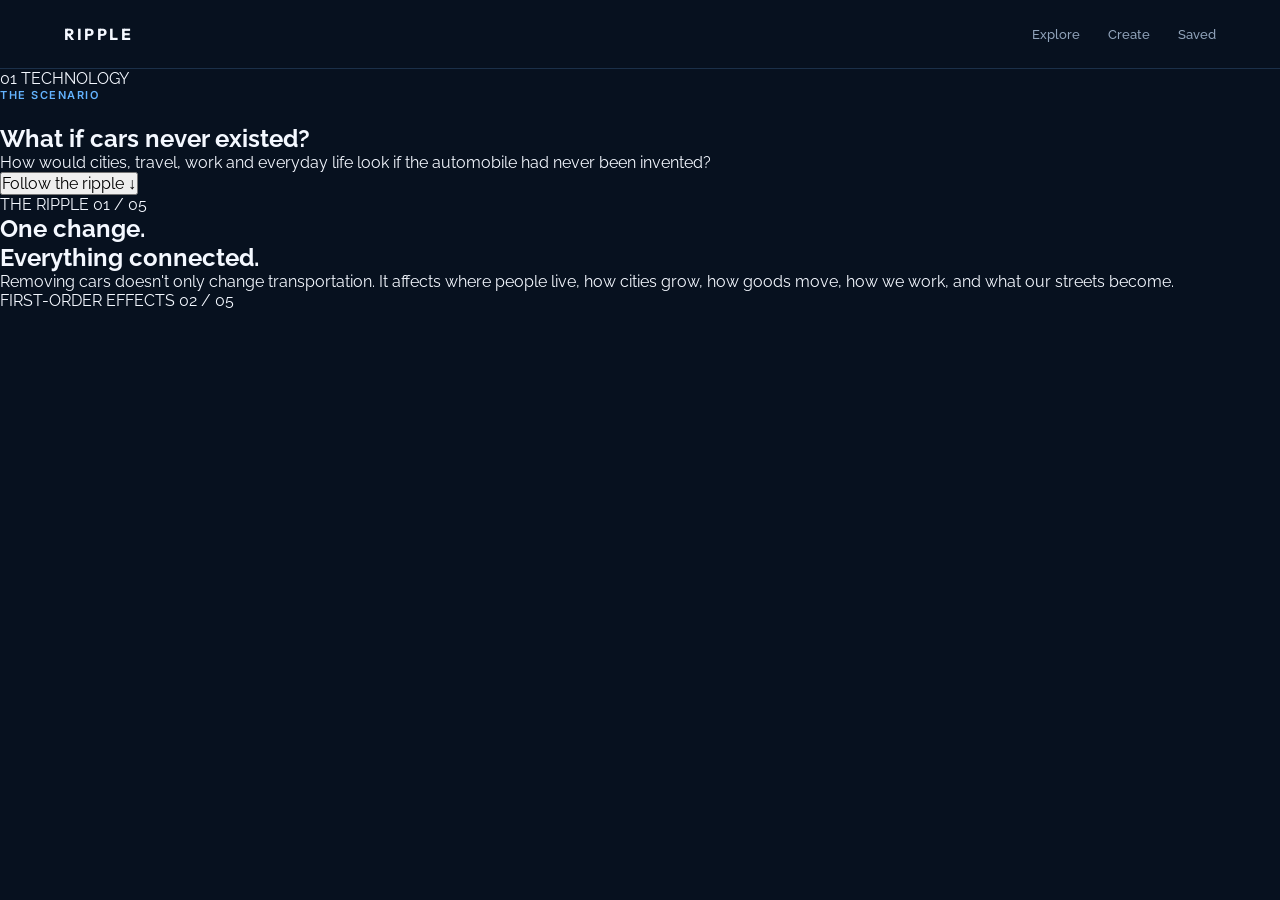
==== scenario.html @ 7dd1a459 "Halfway done with the scenarios page" ====
<!DOCTYPE html>
<html lang="en">
<head>
    <meta charset="UTF-8">
    <meta name="viewport" content="width=device-width, initial-scale=1.0">
    <title>Scenario | Ripple</title>
    <link rel="stylesheet" href="css/style.css">
    <link rel="stylesheet" href="css/scenario.css">
</head>
<body>
    <nav class="navbar">
        <a href="index.html" class="logo">RIPPLE</a>

        <div class="nav-links">
            <a href="explore.html">Explore</a>
            <a href="create.html">Create</a>
            <a href="saved.html">Saved</a>
        </div>
    </nav>

    <main class="scenario-page">
        <section class="scenario-hero">
            <div class="scenario-meta">
                <span id="scenarioNumber">01</span>
                <span id="scenarioCategory">TECHNOLOGY</span>
            </div>

            <p class="eyebrow">THE SCENARIO</p>

            <h1 id="scenarioTitle">What if cars never existed?</h1>

            <p class="scenario-intro" id="scenarioIntro">
                How would cities, travel, work and everyday life look
                if the automobile had never been invented?
            </p>

            <button class="start-button" id="startButton">
                Follow the ripple
                <span>↓</span>
            </button>
        </section>

        <section class="ripple-intro" id="rippleIntro">
            <div class="section-label">
                <span>THE RIPPLE</span>
                <span>01 / 05</span>
            </div>

            <div class="ripple-content">
                <h2>One change.<br><span>Everything connected.</span></h2>

                <p>
                    Removing cars doesn't only change transportation.
                    It affects where people live, how cities grow,
                    how goods move, how we work, and what our streets become.
                </p>
            </div>
        </section>

        <section class="effects">
            <div class="section-label">
                <span>FIRST-ORDER EFFECTS</span>
                <span>02 / 05</span>
            </div>
---- css/style.css ----
@import url('https://fonts.googleapis.com/css2?family=Inter:wght@400;500;600;700;800&family=Outfit:wght@400;500;600;700;800&family=Raleway:wght@400;500;600;700&display=swap');

:root {
  --background: #07111f;
  --surface: #0d1b2d;
  --surface-hover: #122641;
  --text: #f4f8ff;
  --muted: #91a4bb;
  --line: #1b3049;
  --accent: #63b3ff;
  --accent-light: #b9e1ff;
}

* {
  margin: 0;
  padding: 0;
  box-sizing: border-box;
}

html {
  scroll-behavior: smooth;
}

body {
  background: var(--background);
  color: var(--text);
  font-family: "Raleway", sans-serif;
  min-height: 100vh;
}

a {
  color: inherit;
  text-decoration: none;
}

button,
input,
textarea,
select {
  font: inherit;
}

.navbar {
  width: 100%;
  padding: 24px 5vw;
  display: flex;
  justify-content: space-between;
  align-items: center;
  border-bottom: 1px solid var(--line);
}

.logo {
  font-family: "Outfit", sans-serif;
  font-size: 16px;
  font-weight: 700;
  letter-spacing: 0.16em;
}

.nav-links {
  display: flex;
  gap: 28px;
}

.nav-links a {
  color: var(--muted);
  font-family: "Raleway", sans-serif;
  font-size: 13px;
  font-weight: 500;
  transition: color 0.2s ease;
}

.nav-links a:hover {
  color: var(--accent-light);
}

.hero {
  min-height: 75vh;
  padding: 9vh 5vw 7vh;
  display: flex;
  flex-direction: column;
  justify-content: center;
  max-width: 1150px;
}

.eyebrow {
  font-family: "Inter", sans-serif;
  color: var(--accent);
  font-size: 11px;
  font-weight: 600;
  letter-spacing: 0.14em;
  margin-bottom: 22px;
}

.hero h1 {
  font-family: "Outfit", sans-serif;
  font-size: clamp(52px, 7.5vw, 105px);
  line-height: 0.96;
  letter-spacing: -0.055em;
  max-width: 1050px;
  font-weight: 600;
}

.hero h1 span {
  color: var(--accent-light);
}

.hero-description {
  color: var(--muted);
  max-width: 540px;
  font-family: "Raleway", sans-serif;
  font-size: 16px;
  line-height: 1.7;
  margin-top: 30px;
}

.primary-button {
  width: fit-content;
  margin-top: 32px;
  padding: 13px 18px;
  background: var(--accent);
  color: #06101c;
  font-family: "Raleway", sans-serif;
  font-weight: 700;
  font-size: 13px;
  display: flex;
  gap: 24px;
  align-items: center;
  transition:
    transform 0.2s ease,
    background 0.2s ease;
}

.primary-button:hover {
  background: var(--accent-light);
  transform: translateY(-2px);
}

.primary-button span {
  font-family: "Outfit", sans-serif;
  font-size: 17px;
}

.featured {
  padding: 85px 5vw;
  border-top: 1px solid var(--line);
}

.section-heading {
  display: flex;
  justify-content: space-between;
  align-items: end;
  margin-bottom: 32px;
}

.section-heading h2 {
  font-family: "Outfit", sans-serif;
  font-size: 44px;
  letter-spacing: -0.04em;
  font-weight: 600;
}

.text-link {
  color: var(--muted);
  font-family: "Raleway", sans-serif;
  font-size: 13px;
  font-weight: 500;
  transition: color 0.2s ease;
}

.text-link:hover {
  color: var(--accent-light);
}

.scenario-grid {
  display: grid;
  grid-template-columns: repeat(3, 1fr);
  gap: 14px;
}

.scenario-card {
  min-height: 0;
  height: 240px;
  padding: 22px;
  background: var(--surface);
  border: 1px solid var(--line);
  display: flex;
  flex-direction: column;
  transition:
    background 0.2s ease,
    transform 0.2s ease,
    border-color 0.2s ease;
}

.scenario-card:hover {
  background: var(--surface-hover);
  border-color: #31577d;
  transform: translateY(-4px);
}

.card-number {
  font-family: "Inter", sans-serif;
  color: var(--accent);
  font-size: 11px;
  font-weight: 600;
}

.scenario-card h3 {
  margin-top: auto;
  font-family: "Outfit", sans-serif;
  font-size: 23px;
  line-height: 1.15;
  letter-spacing: -0.025em;
  font-weight: 500;
}

.scenario-card p {
  margin-top: 10px;
  color: var(--muted);
  font-family: "Raleway", sans-serif;
  font-size: 13px;
  line-height: 1.5;
}

.card-arrow {
  margin-top: 16px;
  font-family: "Outfit", sans-serif;
  font-size: 17px;
  color: var(--accent-light);
}

.manifesto {
  padding: 120px 5vw;
  border-top: 1px solid var(--line);
}

.big-text {
  max-width: 950px;
  font-family: "Outfit", sans-serif;
  font-size: clamp(34px, 4.8vw, 68px);
  line-height: 1.08;
  letter-spacing: -0.045em;
  font-weight: 500;
}

.big-text span {
  color: var(--muted);
}

footer {
  border-top: 1px solid var(--line);
  padding: 25px 5vw;
  display: flex;
  justify-content: space-between;
  color: var(--muted);
  font-family: "Raleway", sans-serif;
  font-size: 10px;
  font-weight: 500;
}

@media (max-width: 800px) {
  .navbar {
    padding: 20px 5vw;
  }

  .nav-links {
    gap: 16px;
  }

  .hero {
    min-height: 72vh;
    padding-top: 7vh;
  }

  .hero h1 {
    font-size: clamp(48px, 14vw, 78px);
  }

  .hero-description {
    font-size: 15px;
  }

  .scenario-grid {
    grid-template-columns: 1fr;
  }

  .scenario-card {
    height: 210px;
  }

  .section-heading {
    align-items: start;
    flex-direction: column;
    gap: 15px;
  }

  .section-heading h2 {
    font-size: 38px;
  }

  .manifesto {
    padding: 90px 5vw;
  }

  footer {
    flex-direction: column;
    gap: 9px;
  }
}
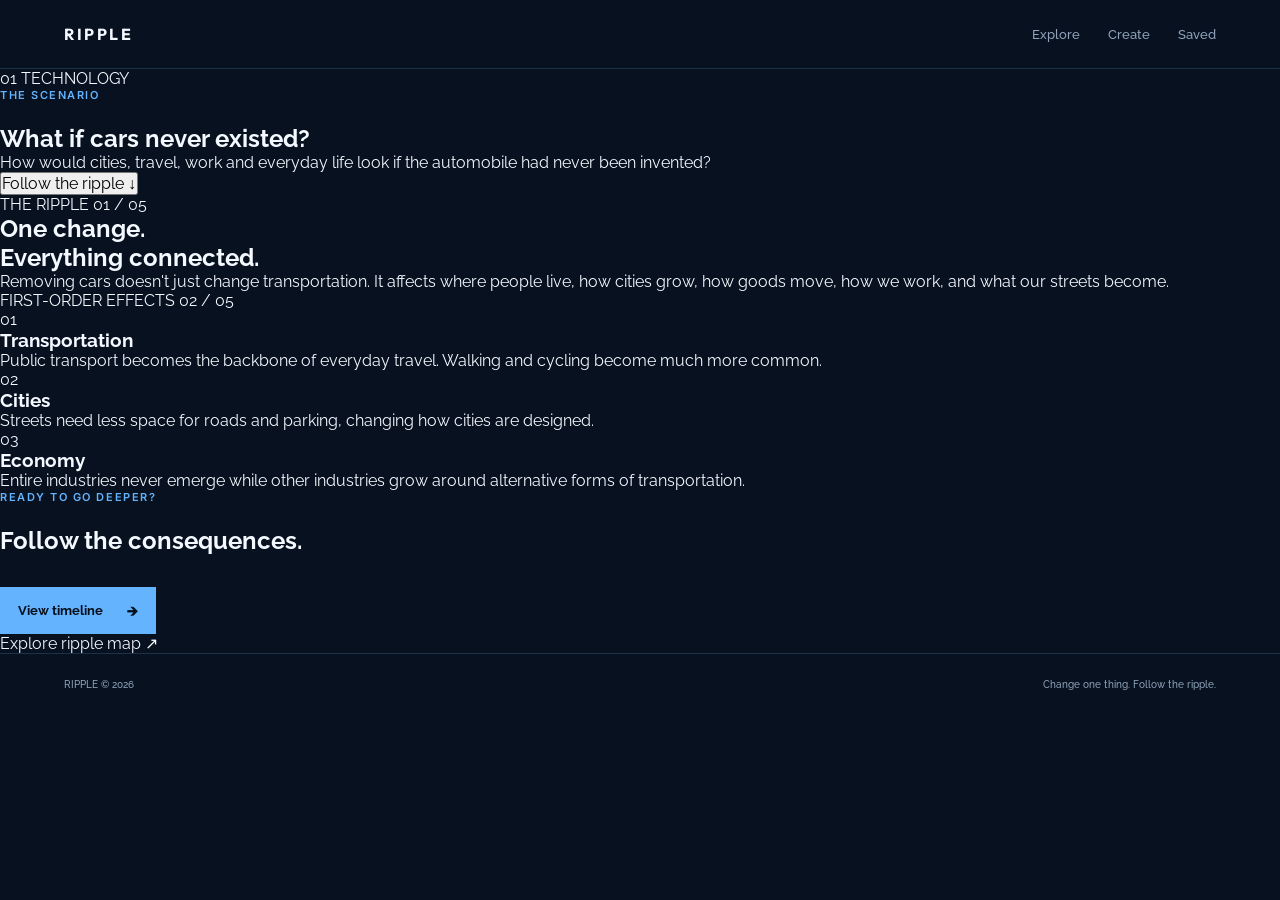
==== commit 6a9fe8b0: "Completed scenarios page!" ====
--- a/scenario.html
+++ b/scenario.html
@@ -1,64 +1,123 @@
 <!DOCTYPE html>
 <html lang="en">
 <head>
-    <meta charset="UTF-8">
-    <meta name="viewport" content="width=device-width, initial-scale=1.0">
-    <title>Scenario | Ripple</title>
-    <link rel="stylesheet" href="css/style.css">
-    <link rel="stylesheet" href="css/scenario.css">
+  <meta charset="UTF-8">
+  <meta name="viewport" content="width=device-width, initial-scale=1.0">
+  <title>Scenario | Ripple</title>
+  <link rel="stylesheet" href="css/style.css">
+  <link rel="stylesheet" href="css/scenario.css">
 </head>
 <body>
-    <nav class="navbar">
-        <a href="index.html" class="logo">RIPPLE</a>
+  <nav class="navbar">
+    <a href="index.html" class="logo">RIPPLE</a>
 
-        <div class="nav-links">
-            <a href="explore.html">Explore</a>
-            <a href="create.html">Create</a>
-            <a href="saved.html">Saved</a>
-        </div>
-    </nav>
+    <div class="nav-links">
+      <a href="explore.html">Explore</a>
+      <a href="create.html">Create</a>
+      <a href="saved.html">Saved</a>
+    </div>
+  </nav>
 
-    <main class="scenario-page">
-        <section class="scenario-hero">
-            <div class="scenario-meta">
-                <span id="scenarioNumber">01</span>
-                <span id="scenarioCategory">TECHNOLOGY</span>
-            </div>
+  <main class="scenario-page">
+    <section class="scenario-hero">
+      <div class="scenario-meta">
+        <span id="scenarioNumber">01</span>
+        <span id="scenarioCategory">TECHNOLOGY</span>
+      </div>
 
-            <p class="eyebrow">THE SCENARIO</p>
+      <p class="eyebrow">THE SCENARIO</p>
 
-            <h1 id="scenarioTitle">What if cars never existed?</h1>
+      <h1 id="scenarioTitle">What if cars never existed?</h1>
 
-            <p class="scenario-intro" id="scenarioIntro">
-                How would cities, travel, work and everyday life look
-                if the automobile had never been invented?
-            </p>
+      <p class="scenario-intro" id="scenarioIntro">
+        How would cities, travel, work and everyday life look
+        if the automobile had never been invented?
+      </p>
 
-            <button class="start-button" id="startButton">
-                Follow the ripple
-                <span>↓</span>
-            </button>
-        </section>
+      <button class="start-button" id="startButton">
+        Follow the ripple
+        <span>↓</span>
+      </button>
+    </section>
 
-        <section class="ripple-intro" id="rippleIntro">
-            <div class="section-label">
-                <span>THE RIPPLE</span>
-                <span>01 / 05</span>
-            </div>
+    <section class="ripple-intro" id="rippleIntro">
+      <div class="section-label">
+        <span>THE RIPPLE</span>
+        <span>01 / 05</span>
+      </div>
 
-            <div class="ripple-content">
-                <h2>One change.<br><span>Everything connected.</span></h2>
+      <div class="ripple-content">
+        <h2>One change.<br><span>Everything connected.</span></h2>
 
-                <p>
-                    Removing cars doesn't only change transportation.
-                    It affects where people live, how cities grow,
-                    how goods move, how we work, and what our streets become.
-                </p>
-            </div>
-        </section>
+        <p>
+          Removing cars doesn't just change transportation.
+          It affects where people live, how cities grow,
+          how goods move, how we work, and what our streets become.
+        </p>
+      </div>
+    </section>
 
-        <section class="effects">
-            <div class="section-label">
-                <span>FIRST-ORDER EFFECTS</span>
-                <span>02 / 05</span>
-            </div>+    <section class="effects">
+      <div class="section-label">
+        <span>FIRST-ORDER EFFECTS</span>
+        <span>02 / 05</span>
+      </div>
+
+      <div class="effect-grid">
+        <article class="effect-card">
+          <span>01</span>
+          <h3>Transportation</h3>
+          <p>
+            Public transport becomes the backbone of everyday travel.
+            Walking and cycling become much more common.
+          </p>
+        </article>
+
+        <article class="effect-card">
+          <span>02</span>
+          <h3>Cities</h3>
+          <p>
+            Streets need less space for roads and parking,
+            changing how cities are designed.
+          </p>
+        </article>
+
+        <article class="effect-card">
+          <span>03</span>
+          <h3>Economy</h3>
+          <p>
+            Entire industries never emerge while other industries
+            grow around alternative forms of transportation.
+          </p>
+        </article>
+      </div>
+    </section>
+
+    <section class="continue-section">
+      <p class="eyebrow">READY TO GO DEEPER?</p>
+
+      <h2>Follow the consequences.</h2>
+
+      <div class="scenario-actions">
+        <a href="timeline.html?scenario=cars" class="primary-button">
+          View timeline
+          <span>→</span>
+        </a>
+
+        <a href="ripple-map.html?scenario=cars" class="secondary-button">
+          Explore ripple map
+          <span>↗</span>
+        </a>
+      </div>
+    </section>
+  </main>
+
+  <footer>
+    <p>RIPPLE © 2026</p>
+    <p>Change one thing. Follow the ripple.</p>
+  </footer>
+
+  <script src="js/main.js"></script>
+  <script src="js/scenario.js"></script>
+</body>
+</html>
